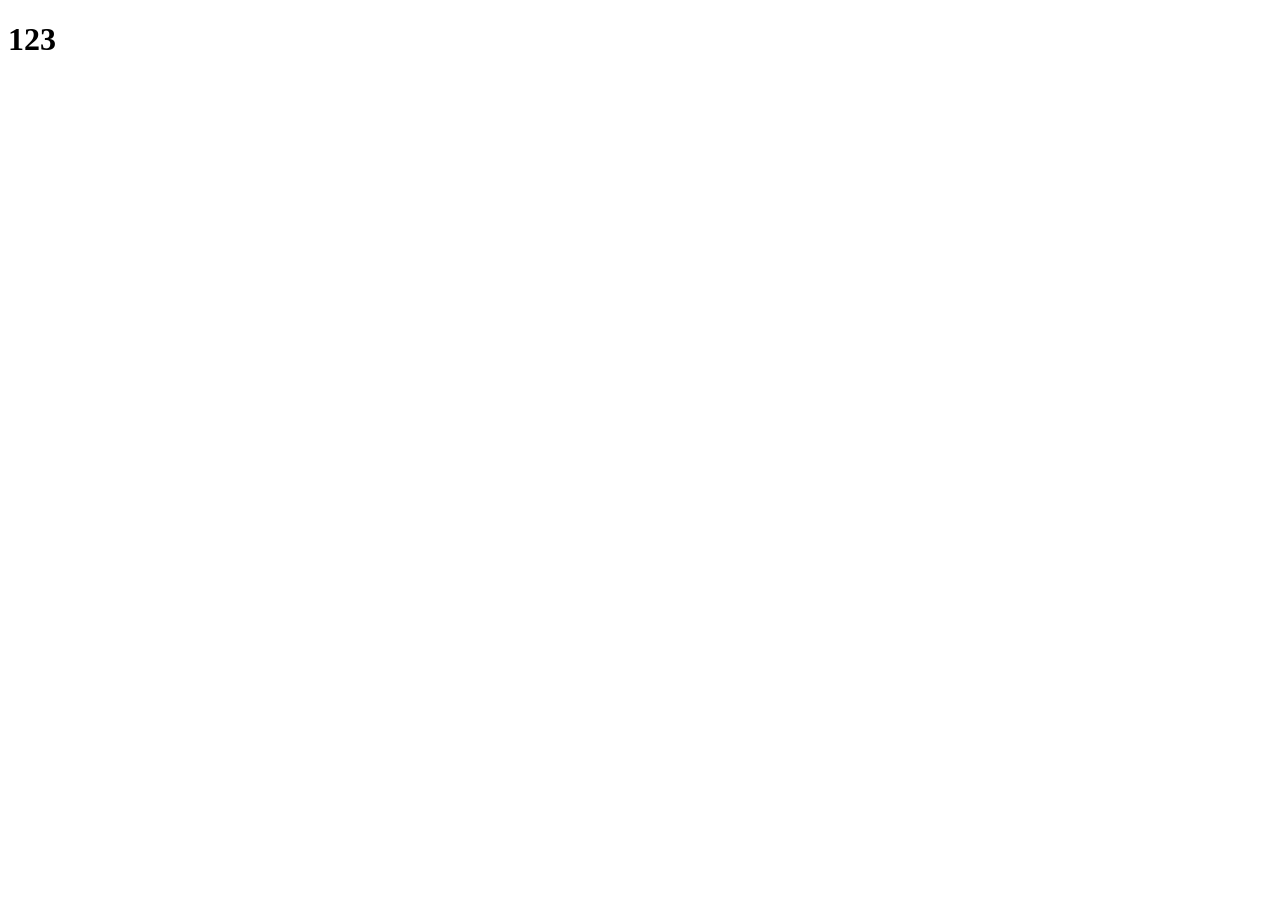
==== index.html @ 397a61b8 "team work" ====
<!DOCTYPE html>
<html lang="en">
<head>
    <meta charset="UTF-8">
    <meta name="viewport" content="width=device-width, initial-scale=1.0">
    <title>Document</title>
</head>
<body>
    <h1>123</h1>
</body>
</html>
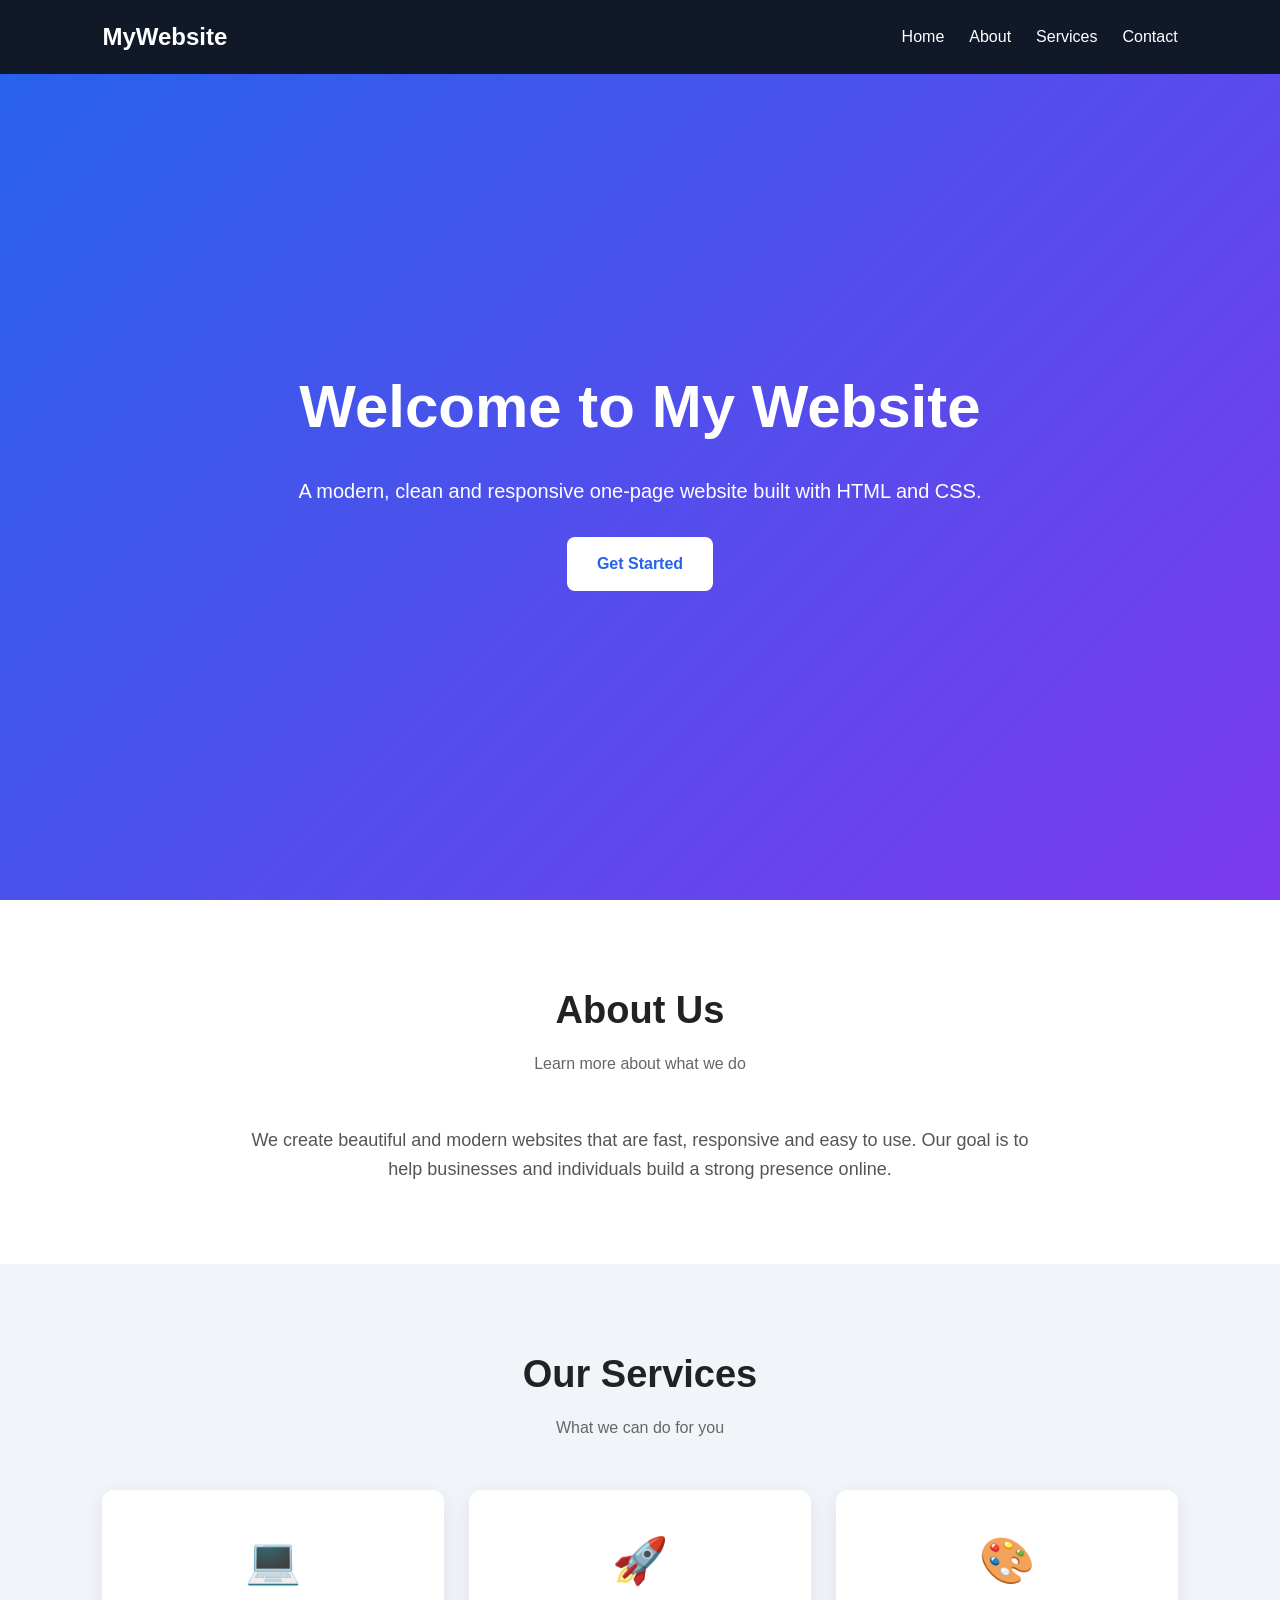
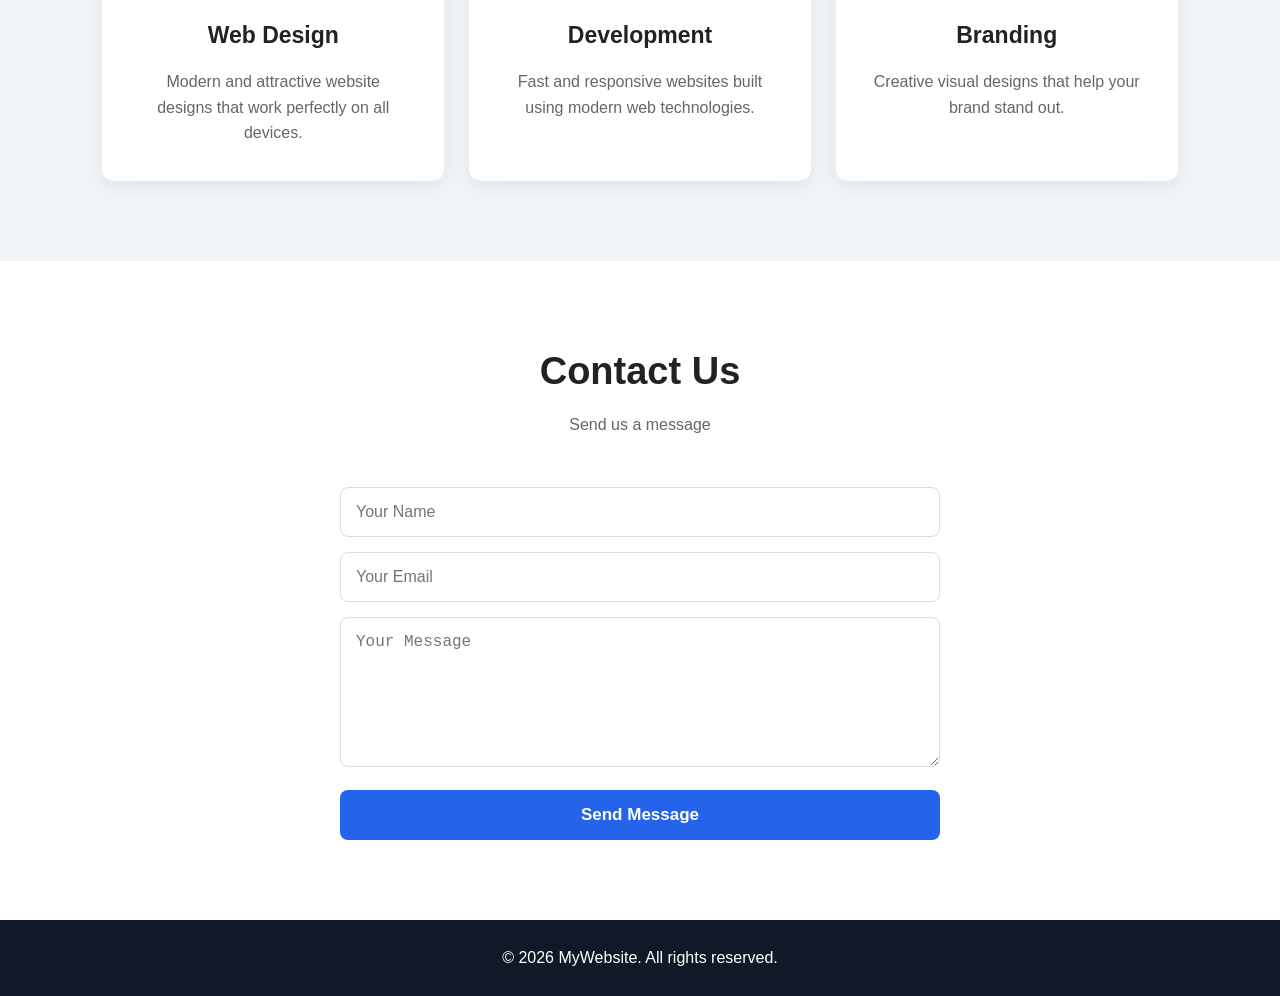
==== commit 347e076b: "update file index.html" ====
--- a/index.html
+++ b/index.html
@@ -1,11 +1,367 @@
 <!DOCTYPE html>
 <html lang="en">
+
 <head>
     <meta charset="UTF-8">
     <meta name="viewport" content="width=device-width, initial-scale=1.0">
-    <title>Document</title>
+    <title>My One Page Website</title>
+
+    <style>
+        * {
+            margin: 0;
+            padding: 0;
+            box-sizing: border-box;
+        }
+
+        html {
+            scroll-behavior: smooth;
+        }
+
+        body {
+            font-family: Arial, sans-serif;
+            line-height: 1.6;
+            color: #222;
+            background: #f8f9fa;
+        }
+
+        /* Navigation */
+        nav {
+            position: fixed;
+            top: 0;
+            width: 100%;
+            background: #111827;
+            padding: 18px 8%;
+            display: flex;
+            justify-content: space-between;
+            align-items: center;
+            z-index: 1000;
+        }
+
+        .logo {
+            color: white;
+            font-size: 24px;
+            font-weight: bold;
+        }
+
+        nav ul {
+            display: flex;
+            list-style: none;
+            gap: 25px;
+        }
+
+        nav a {
+            color: white;
+            text-decoration: none;
+            transition: 0.3s;
+        }
+
+        nav a:hover {
+            color: #60a5fa;
+        }
+
+        /* Hero */
+        .hero {
+            min-height: 100vh;
+            display: flex;
+            justify-content: center;
+            align-items: center;
+            text-align: center;
+            padding: 100px 20px 50px;
+            background: linear-gradient(135deg, #2563eb, #7c3aed);
+            color: white;
+        }
+
+        .hero-content {
+            max-width: 800px;
+        }
+
+        .hero h1 {
+            font-size: 60px;
+            margin-bottom: 20px;
+        }
+
+        .hero p {
+            font-size: 20px;
+            margin-bottom: 30px;
+        }
+
+        .btn {
+            display: inline-block;
+            padding: 14px 30px;
+            background: white;
+            color: #2563eb;
+            text-decoration: none;
+            border-radius: 8px;
+            font-weight: bold;
+            transition: 0.3s;
+        }
+
+        .btn:hover {
+            transform: translateY(-3px);
+            box-shadow: 0 8px 20px rgba(0, 0, 0, 0.2);
+        }
+
+        /* Sections */
+        section {
+            padding: 80px 8%;
+        }
+
+        .section-title {
+            text-align: center;
+            margin-bottom: 50px;
+        }
+
+        .section-title h2 {
+            font-size: 38px;
+            margin-bottom: 10px;
+        }
+
+        .section-title p {
+            color: #666;
+        }
+
+        /* About */
+        .about {
+            background: white;
+            text-align: center;
+        }
+
+        .about-content {
+            max-width: 800px;
+            margin: auto;
+            font-size: 18px;
+            color: #555;
+        }
+
+        /* Services */
+        .services {
+            background: #f1f5f9;
+        }
+
+        .cards {
+            display: grid;
+            grid-template-columns: repeat(3, 1fr);
+            gap: 25px;
+        }
+
+        .card {
+            background: white;
+            padding: 35px;
+            border-radius: 12px;
+            text-align: center;
+            box-shadow: 0 5px 20px rgba(0, 0, 0, 0.08);
+            transition: 0.3s;
+        }
+
+        .card:hover {
+            transform: translateY(-8px);
+        }
+
+        .card .icon {
+            font-size: 45px;
+            margin-bottom: 20px;
+        }
+
+        .card h3 {
+            margin-bottom: 15px;
+            font-size: 23px;
+        }
+
+        .card p {
+            color: #666;
+        }
+
+        /* Contact */
+        .contact {
+            background: white;
+        }
+
+        .contact-form {
+            max-width: 600px;
+            margin: auto;
+        }
+
+        .contact-form input,
+        .contact-form textarea {
+            width: 100%;
+            padding: 15px;
+            margin-bottom: 15px;
+            border: 1px solid #ddd;
+            border-radius: 8px;
+            font-size: 16px;
+        }
+
+        .contact-form textarea {
+            height: 150px;
+            resize: vertical;
+        }
+
+        .contact-form button {
+            width: 100%;
+            padding: 15px;
+            border: none;
+            border-radius: 8px;
+            background: #2563eb;
+            color: white;
+            font-size: 17px;
+            font-weight: bold;
+            cursor: pointer;
+        }
+
+        .contact-form button:hover {
+            background: #1d4ed8;
+        }
+
+        /* Footer */
+        footer {
+            background: #111827;
+            color: white;
+            text-align: center;
+            padding: 25px;
+        }
+
+        /* Mobile */
+        @media (max-width: 768px) {
+            nav {
+                padding: 15px 5%;
+            }
+
+            nav ul {
+                gap: 12px;
+            }
+
+            nav a {
+                font-size: 14px;
+            }
+
+            .hero h1 {
+                font-size: 40px;
+            }
+
+            .hero p {
+                font-size: 17px;
+            }
+
+            .cards {
+                grid-template-columns: 1fr;
+            }
+
+            section {
+                padding: 60px 5%;
+            }
+        }
+    </style>
 </head>
+
 <body>
-    <h1>123</h1>
+
+    <!-- Navigation -->
+    <nav>
+        <div class="logo">MyWebsite</div>
+
+        <ul>
+            <li><a href="#home">Home</a></li>
+            <li><a href="#about">About</a></li>
+            <li><a href="#services">Services</a></li>
+            <li><a href="#contact">Contact</a></li>
+        </ul>
+    </nav>
+
+    <!-- Hero -->
+    <section class="hero" id="home">
+        <div class="hero-content">
+            <h1>Welcome to My Website</h1>
+            <p>
+                A modern, clean and responsive one-page website
+                built with HTML and CSS.
+            </p>
+
+            <a href="#contact" class="btn">Get Started</a>
+        </div>
+    </section>
+
+    <!-- About -->
+    <section class="about" id="about">
+        <div class="section-title">
+            <h2>About Us</h2>
+            <p>Learn more about what we do</p>
+        </div>
+
+        <div class="about-content">
+            <p>
+                We create beautiful and modern websites that are fast,
+                responsive and easy to use. Our goal is to help businesses
+                and individuals build a strong presence online.
+            </p>
+        </div>
+    </section>
+
+    <!-- Services -->
+    <section class="services" id="services">
+        <div class="section-title">
+            <h2>Our Services</h2>
+            <p>What we can do for you</p>
+        </div>
+
+        <div class="cards">
+
+            <div class="card">
+                <div class="icon">💻</div>
+                <h3>Web Design</h3>
+                <p>
+                    Modern and attractive website designs
+                    that work perfectly on all devices.
+                </p>
+            </div>
+
+            <div class="card">
+                <div class="icon">🚀</div>
+                <h3>Development</h3>
+                <p>
+                    Fast and responsive websites built
+                    using modern web technologies.
+                </p>
+            </div>
+
+            <div class="card">
+                <div class="icon">🎨</div>
+                <h3>Branding</h3>
+                <p>
+                    Creative visual designs that help
+                    your brand stand out.
+                </p>
+            </div>
+
+        </div>
+    </section>
+
+    <!-- Contact -->
+    <section class="contact" id="contact">
+        <div class="section-title">
+            <h2>Contact Us</h2>
+            <p>Send us a message</p>
+        </div>
+
+        <form class="contact-form">
+
+            <input type="text" placeholder="Your Name" required>
+
+            <input type="email" placeholder="Your Email" required>
+
+            <textarea placeholder="Your Message" required></textarea>
+
+            <button type="submit">
+                Send Message
+            </button>
+
+        </form>
+    </section>
+
+    <!-- Footer -->
+    <footer>
+        <p>© 2026 MyWebsite. All rights reserved.</p>
+    </footer>
+
 </body>
+
 </html>
